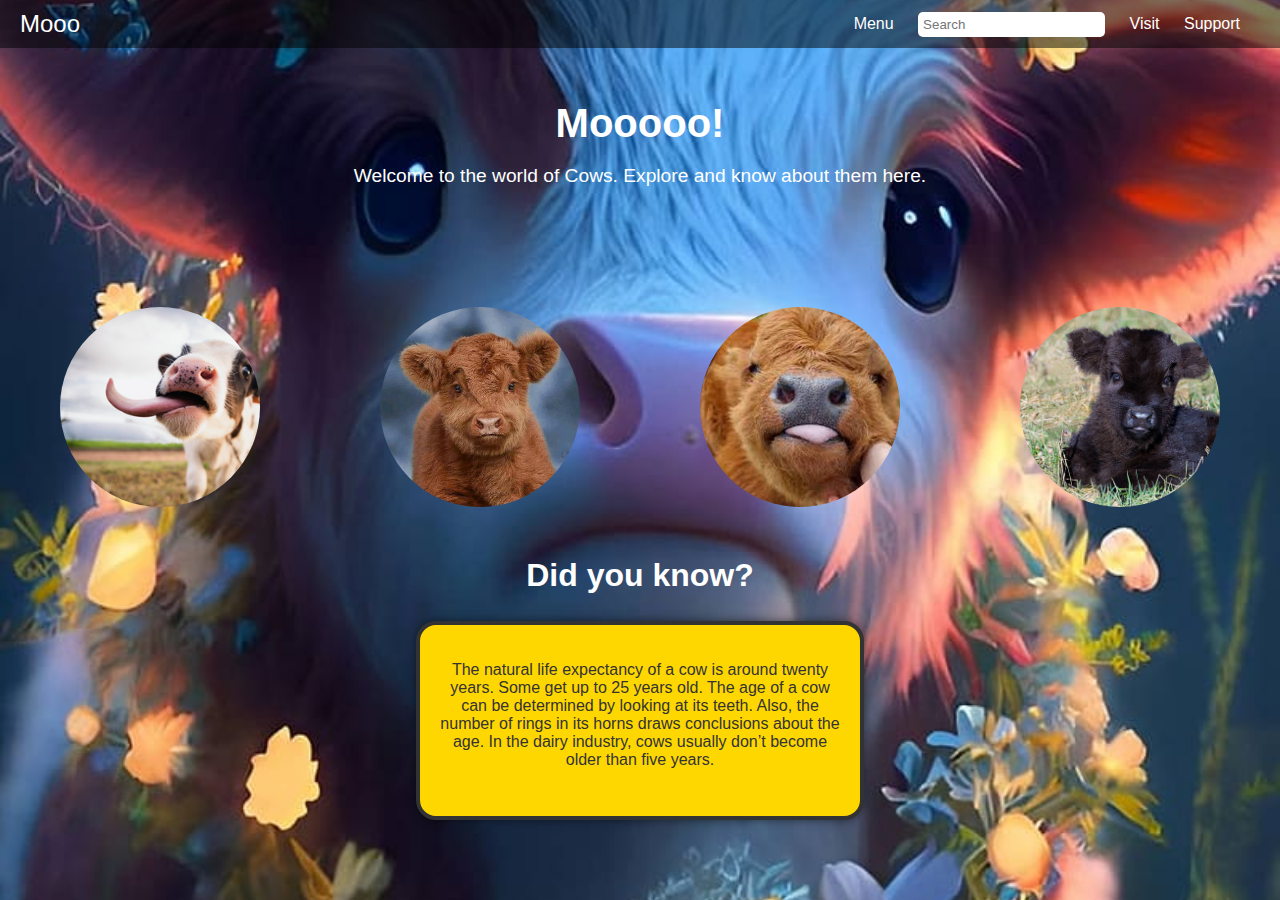
==== index.html @ 09418eb3 "Add files via upload" ====
<!DOCTYPE html>
<html lang="en">
<head>
    <meta charset="UTF-8">
    <meta name="viewport" content="width=device-width, initial-scale=1.0">
    <title>Mooo</title>
    <link rel="stylesheet" type="text/css" href="style.css">
</head>
<body>
    <div class="container">
        <div class="logo">Mooo</div>
        <nav>
            <ul>
                <li><a href="#">Menu</a></li>
                <li><input type="text" placeholder="Search"></li>
                <li><a href="#">Visit</a></li>
                <li><a href="#">Support</a></li>
            </ul>
        </nav>
    </div>

    <div class="content">
        <div class="intro">
            <h2>Mooooo!</h2>
            <p>Welcome to the world of Cows. Explore and know about them here.</p>
        </div>
       
    </div>

    <div class="labels">
        <a href="facts.html" class="label cow1"><span>Mooo Facts</span></a>
        <a href="game.html" class="label cow2"><span>Mooo Games</span></a>
        <a href="types.html" class="label cow3"><span>Mooo Types</span></a>
        <a href="tales.html" class="label cow4"><span>Mooo Tales</span></a>
    </div>

    <div class="did-you-know">
        <h2 class="did-you-know-title">Did you know?</h2>
        <div class="did-you-know-label">
            <p id="fact-text"></p>
        </div>
    </div>

    <script src="script.js"></script>
</body>
</html>
---- style.css ----
body {
  margin: 0;
  padding: 0;
  font-family: Arial, sans-serif;
  background-image: url('cow5.png');
  background-size: cover;
  background-position: center;
  color: #ffffff; /* Text color */
}

.container {
  background-color: rgba(0, 0, 0, 0.5); /* Semi-transparent black background for the header */
  display: flex;
  justify-content: space-between;
  align-items: center;
  padding: 10px 20px;
}

.logo {
  font-size: 1.5em;
  color: #fff;
}

nav ul {
  list-style-type: none;
  margin: 0;
  padding: 0;
}

nav ul li {
  display: inline-block;
  margin-right: 20px;
}

nav ul li a {
  color: #fff;
  text-decoration: none;
}

nav ul li input[type="text"] {
  padding: 5px;
  border-radius: 5px;
  border: none;
}

.content {
  padding: 20px;
  text-align: center;
}

.intro {
  margin-bottom: 50px;
}

.intro h2 {
  font-size: 2.5em;
  margin-bottom: 10px;
}

.intro p {
  font-size: 1.2em;
  margin-bottom: 0;
}

.labels {
  display: flex;
  justify-content: space-around;
  margin-top: 50px;
}

.label {
  display: inline-block;
  width: 200px;
  height: 200px;
  background-color: #333; /* Background color for circular labels */
  text-align: center;
  line-height: 200px;
  border-radius: 50%; /* Make it circular */
  background-size: cover;
  transition: background-color 0.3s ease, transform 0.3s ease; /* Added transition for transform property */
  overflow: hidden; /* Hide overflow content */
  position: relative; /* Position for absolute text */
}

.label span {
  display: block;
  font-size: 1.2em; /* Increase font size */
  font-weight: bold; /* Make it bold */
  color: #fff; /* Text color */
  background-color: rgba(0, 0, 0, 0.7); /* Semi-transparent black background for text */
  padding: 10px; /* Add padding to text */
  border-radius: 10px; /* Rounded corners for text background */
  position: absolute; /* Position text absolutely */
  bottom: 10px; /* Position text at the bottom */
  left: 50%; /* Center text horizontally */
  transform: translateX(-50%); /* Center text horizontally */
  opacity: 0; /* Hide text initially */
  transition: opacity 0.3s ease; /* Added transition for opacity property */
}

.label:hover {
  background-color: #555; /* Change background color on hover */
  transform: scale(1.1); /* Scale up on hover */
}

.label:hover span {
  opacity: 1; /* Show text on hover */
}

.cow1 {
  background-image: url('cow1.png');
}

.cow2 {
  background-image: url('cow2.png');
}

.cow3 {
  background-image: url('cow3.png');
}

.cow4 {
  background-image: url('cow4.png');
}

.did-you-know {
  margin-top: 50px;
  text-align: center;
  animation: pulse 2s infinite alternate; /* Add pulse animation */
}

.did-you-know-title {
  font-size: 2em;
  margin-top: 0;
  color: #fff; /* Text color */
}

.did-you-know-label {
  background-color: #ffd700; /* Background color for rectangular label */
  color: #333; /* Text color */
  padding: 20px; /* Padding for the label */
  border-radius: 20px; /* Rounded corners */
  border: 4px solid #333; /* Bold border */
  width: 400px; /* Width of the label */
  height: 4cm; /* Height of the label */
  margin: 0 auto; /* Center the box horizontally */
  box-shadow: 0 0 10px rgba(0, 0, 0, 0.5); /* Box shadow for a creative border effect */
  animation: shake 2s infinite; /* Add shake animation */
}

@keyframes pulse {
  from {
      transform: scale(1);
  }
  to {
      transform: scale(1.1);
  }
}

@keyframes shake {
  0% {
      transform: rotate(0deg);
  }
  25% {
      transform: rotate(5deg);
  }
  50% {
      transform: rotate(0deg);
  }
  75% {
      transform: rotate(-5deg);
  }
  100% {
      transform: rotate(0deg);
  }
}
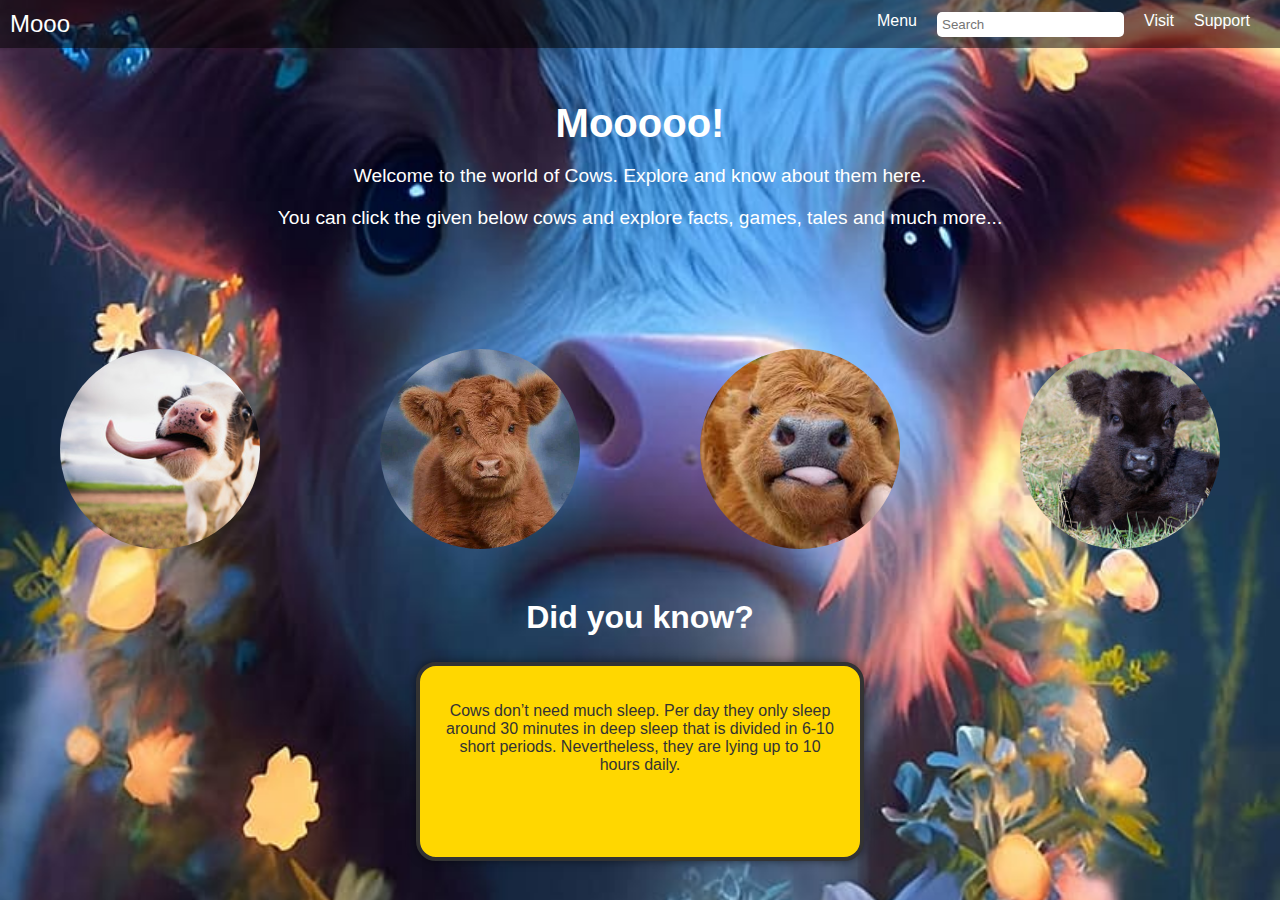
==== commit 3d80e403: "Update index.html" ====
--- a/index.html
+++ b/index.html
@@ -23,6 +23,7 @@
         <div class="intro">
             <h2>Mooooo!</h2>
             <p>Welcome to the world of Cows. Explore and know about them here.</p>
+            <p>You can click the given below cows and explore facts, games, tales and much more... </p>
         </div>
        
     </div>
--- a/style.css
+++ b/style.css
@@ -13,7 +13,7 @@
   display: flex;
   justify-content: space-between;
   align-items: center;
-  padding: 10px 20px;
+  padding: 10px;
 }
 
 .logo {
@@ -25,10 +25,10 @@
   list-style-type: none;
   margin: 0;
   padding: 0;
+  display: flex;
 }
 
 nav ul li {
-  display: inline-block;
   margin-right: 20px;
 }
 
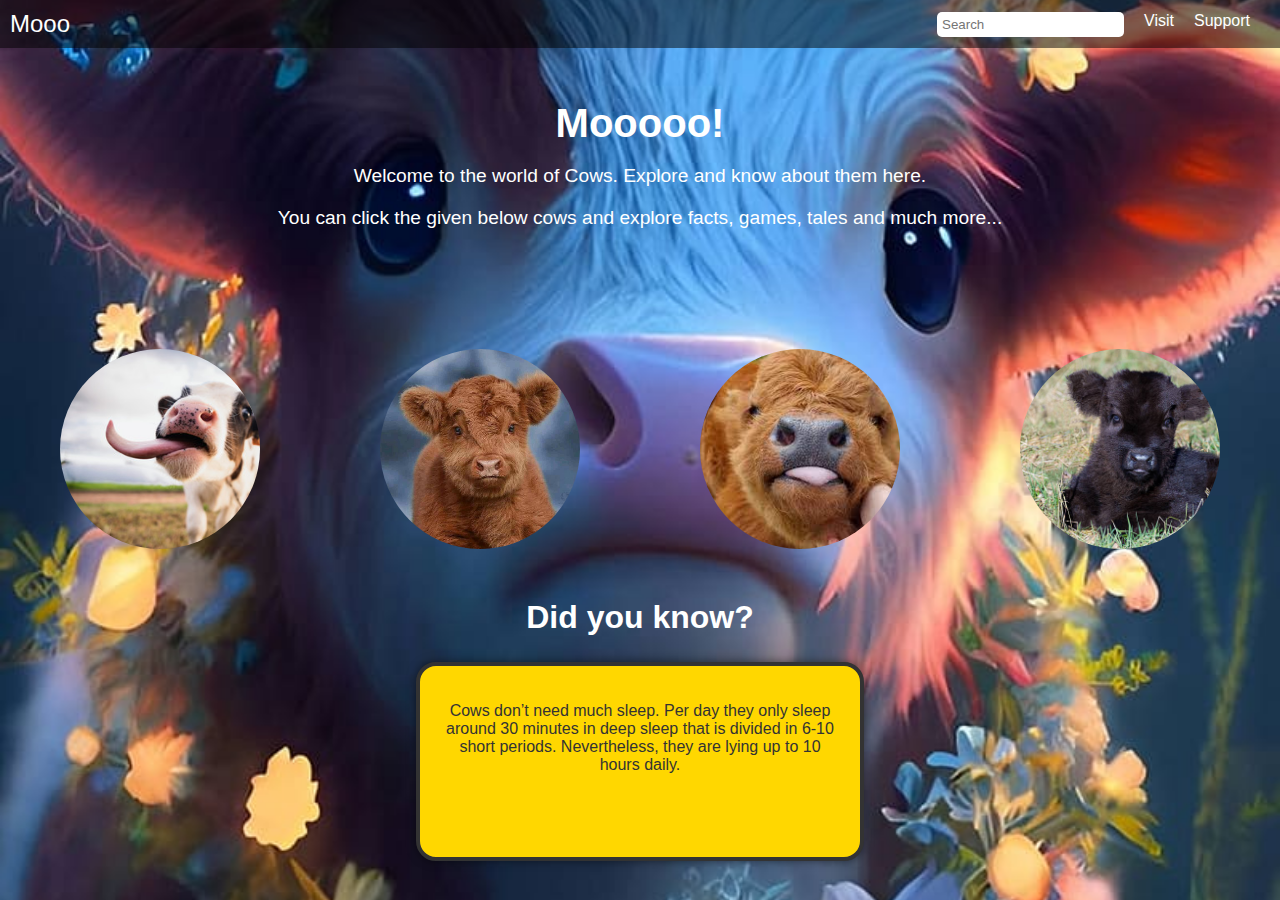
==== commit 3a7f56ec: "Update index.html" ====
--- a/index.html
+++ b/index.html
@@ -11,7 +11,6 @@
         <div class="logo">Mooo</div>
         <nav>
             <ul>
-                <li><a href="#">Menu</a></li>
                 <li><input type="text" placeholder="Search"></li>
                 <li><a href="#">Visit</a></li>
                 <li><a href="#">Support</a></li>
